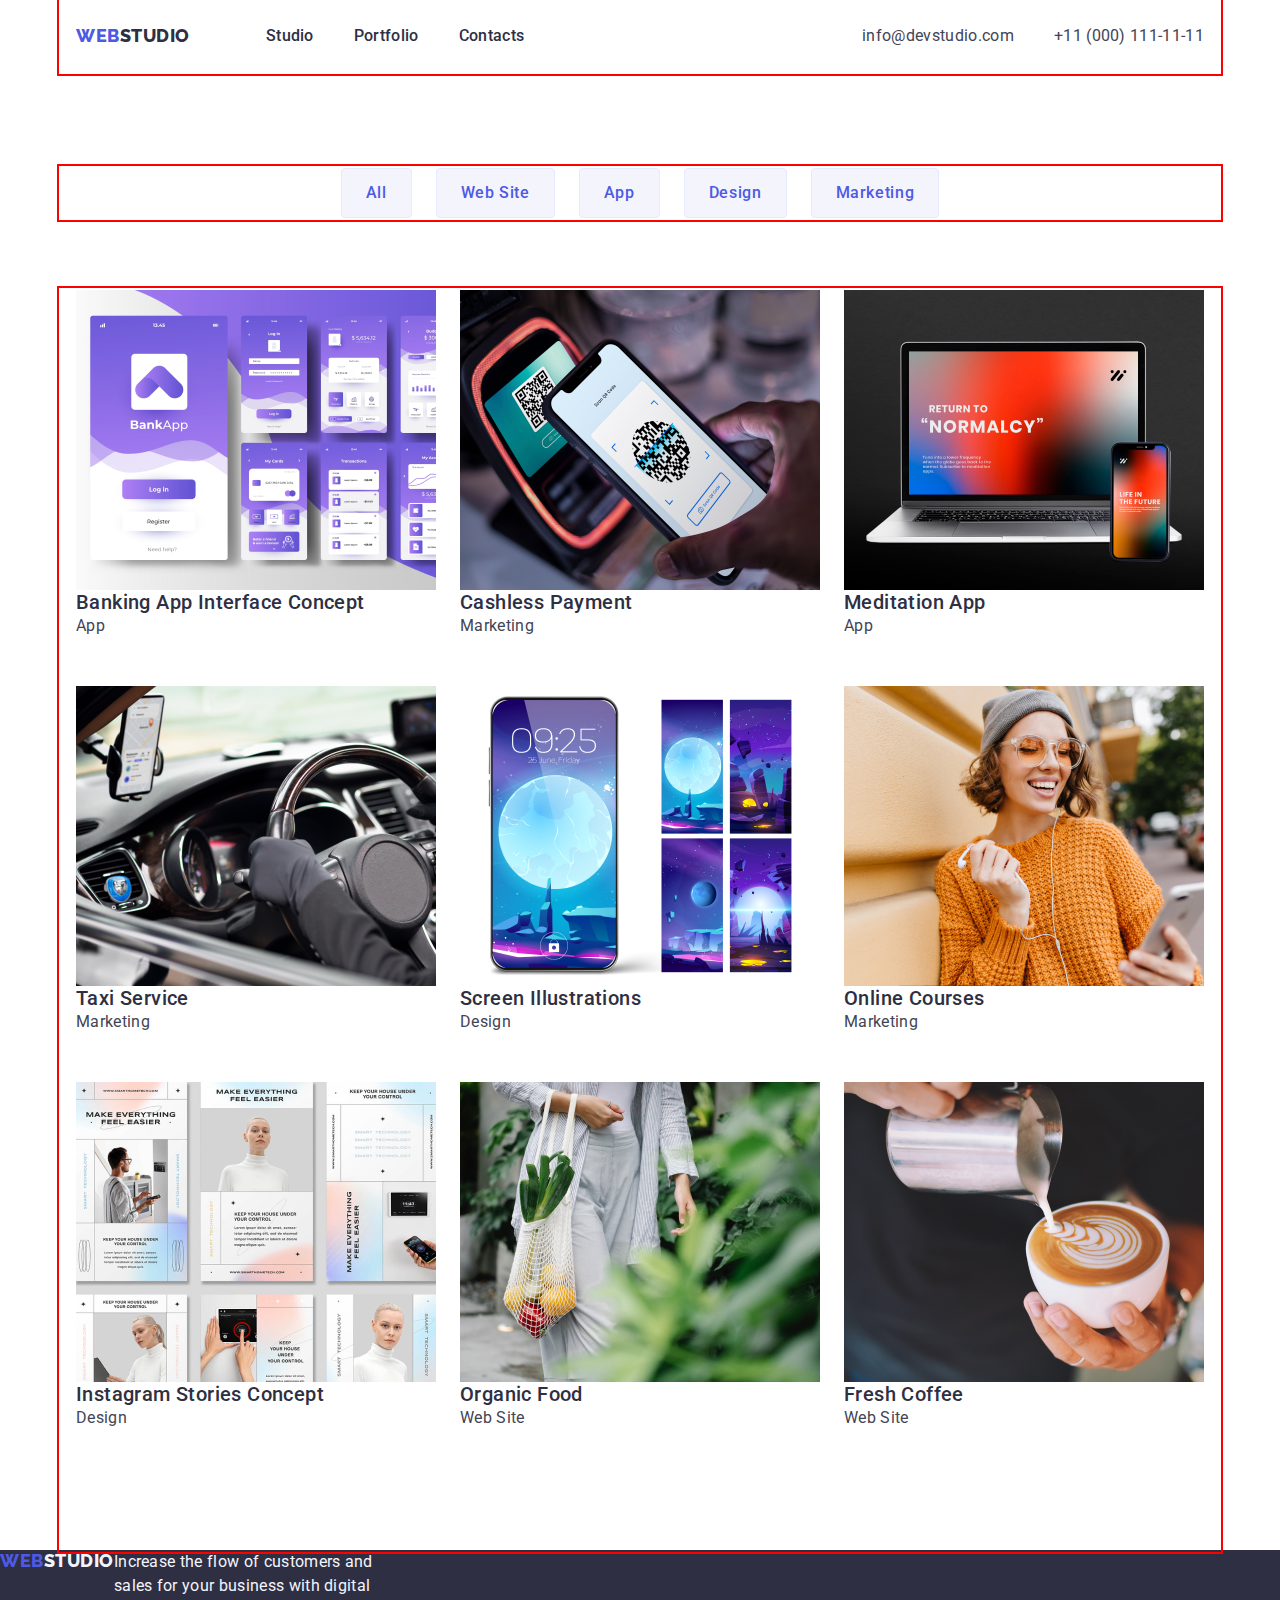
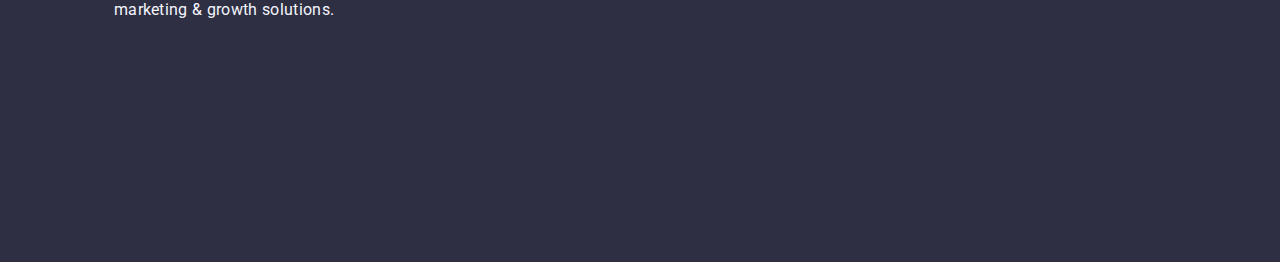
==== portfolio.html @ 0aecbaa9 "12" ====
<!DOCTYPE html>
<html lang="en">
  <head>
    <meta charset="UTF-8" />
    <meta http-equiv="X-UA-Compatible" content="IE=edge" />
    <meta name="viewport" content="width=device-width, initial-scale=1.0" />
    <title lang="uk">Портфоліо</title>
    <link
      rel="stylesheet"
      href="https://cdnjs.cloudflare.com/ajax/libs/modern-normalize/1.1.0/modern-normalize.min.css"
    />
    <link rel="stylesheet" href="./css/styles.css" />
    <link rel="preconnect" href="https://fonts.googleapis.com" />
    <link rel="preconnect" href="https://fonts.gstatic.com" crossorigin />
    <link
      href="https://fonts.googleapis.com/css2?family=Raleway:wght@800&family=Roboto:wght@400;500;700;900&display=swap"
      rel="stylesheet"
    />
  </head>
  <body>
    <!-- Header -->
    <header class="portfolio-header header section">
      <div class="conteiner box">
        <a class="logo-link link" href="./index.html">Web<span class="logo-span">Studio</span></a>
        <nav class="nav">
          <ul class="nav-list list">
            <li class="nav-item">
              <a class="header-link link" href="./index.html">Studio</a>
            </li>
            <li class="nav-item">
              <a class="header-link link" href="./portfolio.html">Portfolio</a>
            </li>
            <li class="nav-item">
              <a class="header-link link" href="">Contacts</a>
            </li>
          </ul>
        </nav>
        <address class="address-section">
          <ul class="address-list list">
            <li class="item">
              <a class="address-link link" href="mailto:info@devstudio.com">info@devstudio.com</a>
            </li>
            <li class="item"><a class="address-link link" href="tel:+110001111111">+11 (000) 111-11-11</a></li>
          </ul>
      </div>
      </address>
    </header>
    <main>
      <!-- Filters section -->
      <section class="first-section">
        <h1 hidden>Project cards</h1>
        <div class="conteiner">
          <ul class="filter-list list">
            <li class="filter-item"><button class="filters-btn" type="button">All</button></li>
            <li class="filter-item"><button class="filters-btn" type="button">Web Site</button></li>
            <li class="filter-item"><button class="filters-btn" type="button">App</button></li>
            <li class="filter-item"><button class="filters-btn" type="button">Design</button></li>
            <li class="filter-item"><button class="filters-btn" type="button">Marketing</button></li>
          </ul> 
        </div>
        <!-- Project cards section -->
        <div class="conteiner">
          <ul class="project-card-list list">
            <li class="project-card-item">
              <a class="link" href=""
                ><img src="./images/img4.jpg" alt="bank interface" width="360" />
                <h2 class="cards-row">Banking App Interface Concept</h2>
                <p class="text">App</p>
              </a>
            </li>
            <li class="project-card-item">
              <a class="link" href=""
                ><img src="./images/img5.jpg" alt="phone" width="360" />
                <h2 class="cards-row">Cashless Payment</h2>
                <p class="text">Marketing</p>
              </a>
            </li>
            <li class="project-card-item">
              <a class="link" href=""
                ><img src="./images/img6.jpg" alt="notebook with phone" width="360" />
                <h2 class="cards-row">Meditation App</h2>
                <p class="text">App</p>
              </a>
            </li>
            <li class="project-card-item">
              <a class="link" href=""
                ><img src="./images/img7.jpg" alt="rule of car" width="360" />
                <h2 class="cards-row">Taxi Service</h2>
                <p class="text">Marketing</p>
              </a>
            </li>
            <li class="project-card-item">
              <a class="link" href=""
                ><img src="./images/img8.jpg" alt="phone with images" width="360" />
                <h2 class="cards-row">Screen Illustrations</h2>
                <p class="text">Design</p>
              </a>
            </li>
            <li class="project-card-item">
              <a class="link" href=""
                ><img src="./images/img9.jpg" alt="girl with phone" width="360" />
                <h2 class="cards-row">Online Courses</h2>
                <p class="text">Marketing</p>
              </a>
            </li>
            <li class="project-card-item">
              <a class="link" href=""
                ><img src="./images/img10.jpg" alt="info slides" width="360" />
                <h2 class="cards-row">Instagram Stories Concept</h2>
                <p class="text">Design</p>
              </a>
            </li>
            <li class="project-card-item">
              <a class="link" href=""
                ><img src="./images/img11.jpg" alt="man with food" width="360" />
                <h2 class="cards-row">Organic Food</h2>
                <p class="text">Web Site</p>
              </a>
            </li>
            <li class="project-card-item">
              <a class="link" href=""
                ><img src="./images/img12.jpg" alt="cup of coffee" width="360" />
                <h2 class="cards-row">Fresh Coffee</h2>
                <p class="text">Web Site</p>
              </a>
            </li>
          </ul>
        </div>
      </section>
    </main>
    <!--Footer-->
    <footer class="footer">
      <a class="text-link link" href="./index.html"> Web<span class="footer-span">Studio</span></a>
      <p class="footer-text">
        Increase the flow of customers and sales for your business with digital marketing & growth
        solutions.
      </p>
    </footer>
  </body>
</html>
---- css/styles.css ----
:root {
  --main-color: #2e2f42;
  --p-color: #434455;
  --light-color: #f4f4fd;
  --btn-color: #4d5ae5;
  --white-color: #ffffff;
  --bg-footer: #2e2f42;
  --bg-btn-color: #404bbf;
  --log-color: #f4f4fd;
  --button-color: ;
}

body {
  font-family: 'Roboto', sans-serif;
  color: var(--p-color);
  background-color: var(--white-color);
}
h1,
h2,
h3,
h4,
h5,
h6,
p,
ul {
  margin: 0;
  padding: 0;
}

.conteiner {
  width: 1158px;
  margin-left: auto;
  margin-right: auto;
  padding-left: 15px;
  padding-right: 15px;
  outline: 2px solid red;
  outline-offset: 2px;
}

img {
  display: block;
}

.box {
  display: flex;
  align-items: center;
}

.nav {
  display: flex;
}

.nav-list {
  display: flex;
}

.nav-list .nav-item {
  margin-right: 40px;
}

.address-list {
  display: flex;
}

.address-list .item:not(:last-child) {
  margin-right: 40px;
}

.header-link {
  display: block;
  padding-top: 24px;
  padding-bottom: 24px;
  font-family: 'Roboto';
  font-style: normal;
  font-weight: 500;
  font-size: 16px;
  line-height: 1.5;
  color: var(--main-color);
  letter-spacing: 0.02em;
}
.logo-link {
  color: var(--btn-color);
  font-family: 'Raleway', sans-serif;
  font-weight: 800;
  font-size: 18px;
  line-height: 1.17;
  letter-spacing: 0.03em;
  text-transform: uppercase;
  margin-right: 76px;
}
.link:hover,
.link:focus {
  color: var(--bg-btn-color);
}

.link {
  text-decoration: none;
}

.list {
  list-style-type: none;
  list-style: none;
  padding: 0;
  margin: 0;
}

.list-item {
  background-color: var(--white-color);
}

.logo {
  color: var(--main-color);
}

.logo-span {
  color: var(--main-color);
}

.footer-span {
  color: var(--log-color);
}

.address-section {
  font-style: normal;
  display: flex;
  margin-left: auto;
}

.address-section .address-link {
  font-weight: 400;
  font-size: 16px;
  color: var(--p-color);
  text-decoration: none;
  line-height: 1.5;
  letter-spacing: 0.02em;
}

.address-link:hover,
.address-link:focus {
  color: var(--bg-btn-color);
}

.hero {
  min-width: 1440px;
  height: 600px;
  background-color: var(--main-color);
  text-align: center;
  align-self: center;
  margin-bottom: 120px;
}
.hero-title {
  color: #ffffff;
  background-color: var(--main-color);
  font-weight: 700;
  font-size: 56px;
  line-height: 1.07;
  letter-spacing: 0.02em;
  margin-left: auto;
  margin-right: auto;
  margin-bottom: 48px;
  width: 496px;
}
.hero-button {
  display: flex;
  font-family: 'Roboto', sans-serif;
  color: var(--white-color);
  background-color: var(--btn-color);
  font-weight: 500;
  font-size: 16px;
  line-height: 1.5;
  letter-spacing: 0.04em;
  cursor: pointer;
  padding: 16px 32px;
  box-shadow: 0px 4px 4px rgba(0, 0, 0, 0.15);
  border-radius: 4px;
  margin-left: auto;
  margin-right: auto;
}

.hero-button:hover,
.hero-button:focus {
  background-color: var(--bg-btn-color);
}

.about {
  margin-bottom: 120px;
}

.about-list {
  display: flex;
}

.about-list .about-item:not(:last-child) {
  margin-right: 24px;
}

.about-text {
  width: 264px;
}

.about-title {
  color: var(--main-color);
  font-weight: 500;
  font-size: 20px;
  line-height: 1.2;
  letter-spacing: 0.02em;
  margin-bottom: 8px;
}

.work {
  margin-bottom: 120px;
}

.work-list {
  display: flex;
}

.work-list .work-item:not(:last-child) {
  margin-right: 24px;
}

.text {
  color: var(--p-color);
  font-size: 16px;
  line-height: 1.5;
  letter-spacing: 0.02em;
}
.section-title {
  margin-bottom: 72px;
  color: var(--main-color);
  font-weight: 700;
  font-size: 36px;
  line-height: 1.11;
  text-align: center;
  letter-spacing: 0.02em;
  text-transform: capitalize;
}

.team {
  background-color: var(--light-color);
  margin-bottom: 120px;
}

.team-list {
  display: flex;
}

.list-item {
  display: flex;
  flex-direction: column;
  justify-content: center;
  align-items: center;
  padding: 0px 0px 32px;
  gap: 32px;
  background: #ffffff;
  box-shadow: 0px 1px 6px rgba(46, 47, 66, 0.08), 0px 1px 1px rgba(46, 47, 66, 0.16),
    0px 2px 1px rgba(46, 47, 66, 0.08);
  border-radius: 0px 0px 4px 4px;
}

.team-list .list-item:not(:last-child) {
  margin-right: 24px;
}

.main-team-title {
  padding-top: 120px;
  margin-bottom: 72px;
}

.team-title {
  color: var(--main-color);
  font-weight: 500;
  font-size: 20px;
  line-height: 1.2;
  letter-spacing: 0.02em;
  margin-top: 32px;
}

.filters-btn {
  display: flex;
  flex-direction: row;
  padding: 12px 24px;
  font-family: 'Roboto', sans-serif;
  color: var(--btn-color);
  background: var(--light-color);
  font-weight: 500;
  font-size: 16px;
  line-height: 1.5;
  letter-spacing: 0.04em;
  cursor: pointer;
  border: 1px solid #e7e9fc;
  border-radius: 4px;
}

.filters-btn:hover,
.filters-btn:focus {
  color: var(--white-color);
  background: var(--bg-btn-color);
  box-shadow: 0px 3px 1px rgba(0, 0, 0, 0.1), 0px 2px 1px rgba(0, 0, 0, 0.08),
    0px 2px 2px rgba(0, 0, 0, 0.12);
  border-radius: 4px;
  cursor: pointer;
}
.cards-row {
  color: var(--main-color);
  font-style: normal;
  font-weight: 500;
  font-size: 20px;
  line-height: 1.2;
  letter-spacing: 0.02em;
}
.footer {
  display: flex;
  background-color: var(--bg-footer);
  min-width: 1440px;
  height: 312px;
  align-self: center;
}

.footer > .text-link {
  display: flex;
  justify-content: center;
  color: var(--btn-color);
  font-family: 'Raleway', sans-serif;
  font-weight: 800;
  font-size: 18px;
  line-height: 1.17;
  letter-spacing: 0.03em;
  text-transform: uppercase;
  text-decoration: none;
}

.footer-text {
  color: var(--light-color);
  font-size: 16px;
  line-height: 1.5;
  letter-spacing: 0.02em;
  width: 264px;
  height: 72px;
}
/* Portfolio */
.portfolio-header {
  margin-bottom: 96px;
}

.filter-list {
  display: flex;
  justify-content: center;
  margin-bottom: 72px;
}

.filter-item {
  text-decoration: none;
}

.filter-item:not(:last-child) {
  margin-right: 24px;
}

.project-card-list {
  display: flex;
  flex-wrap: wrap;
}

.project-card-item {
  margin-right: 24px;
}

.project-card-item:nth-child(3n + 3) {
  margin-right: 0px;
}

.project-card-item {
  margin-bottom: 48px;
}

.project-card-item:nth-child(n + 7) {
  margin-bottom: 120px;
}
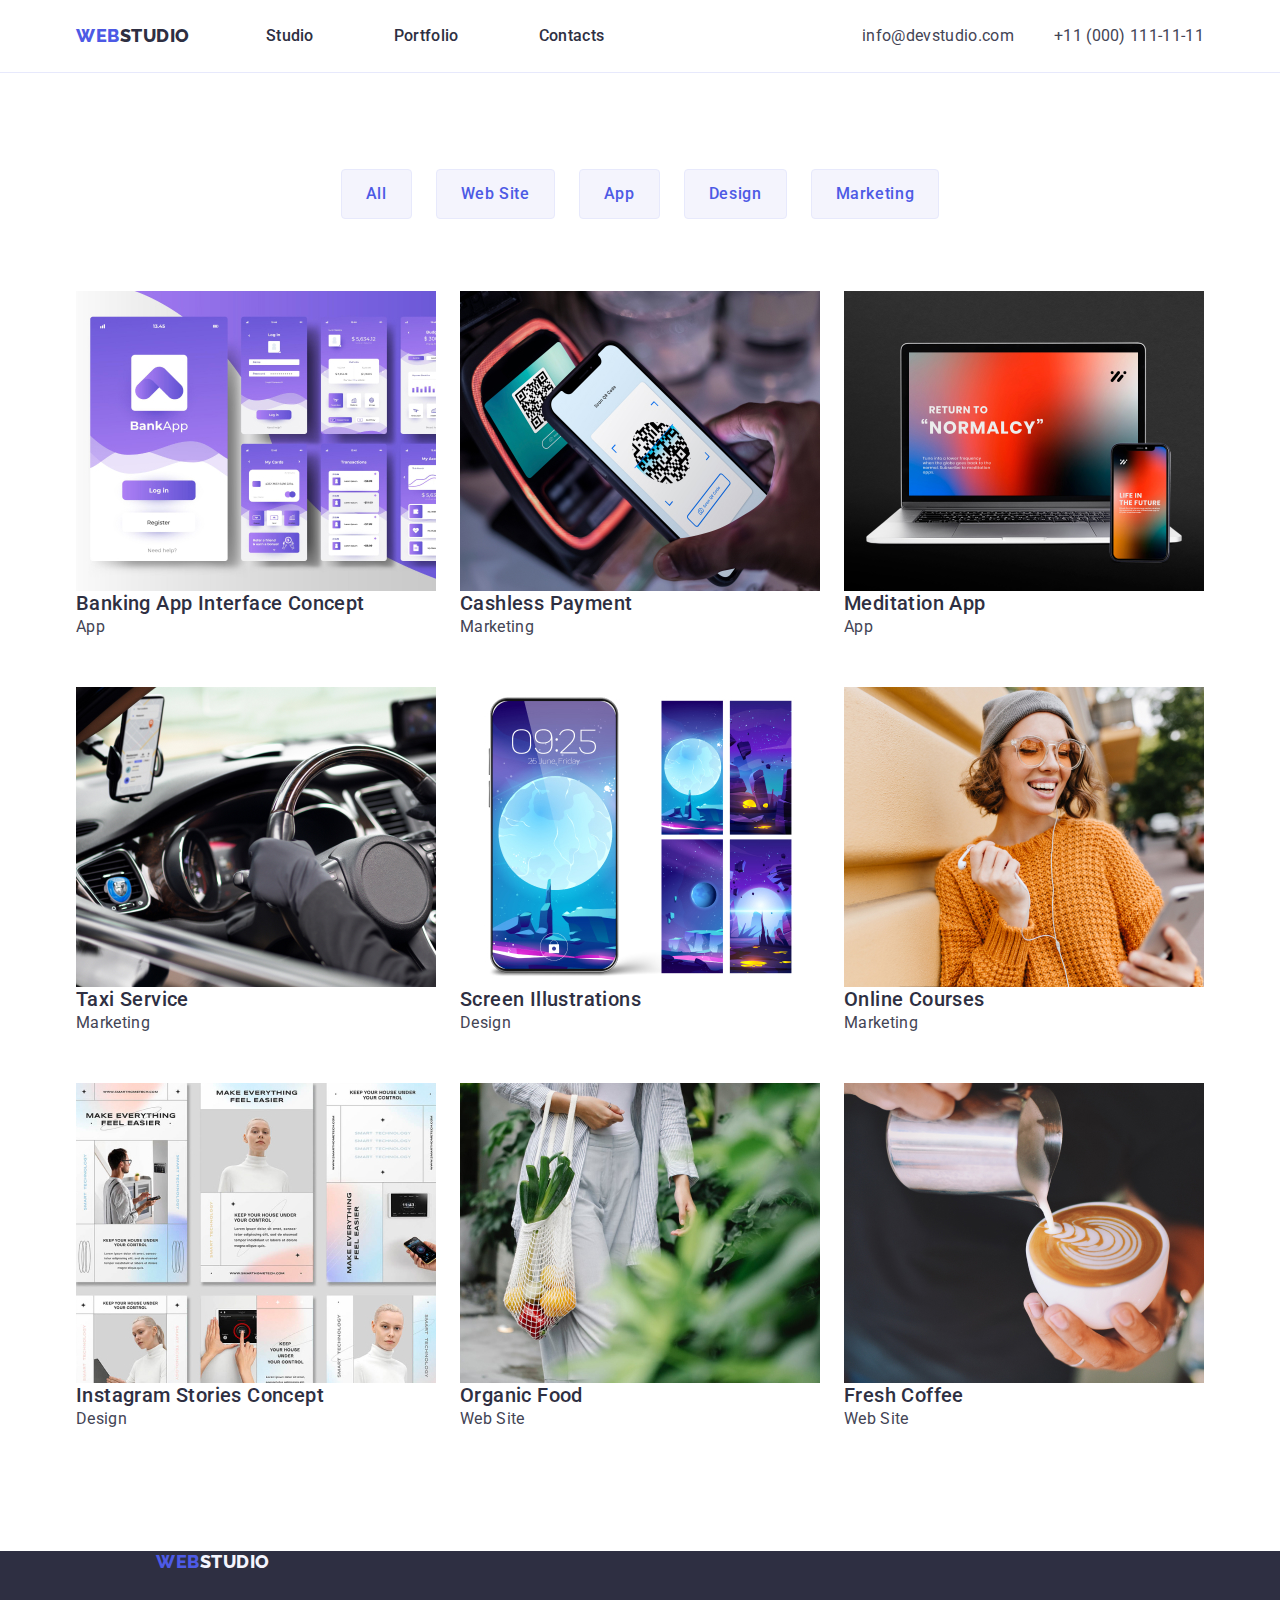
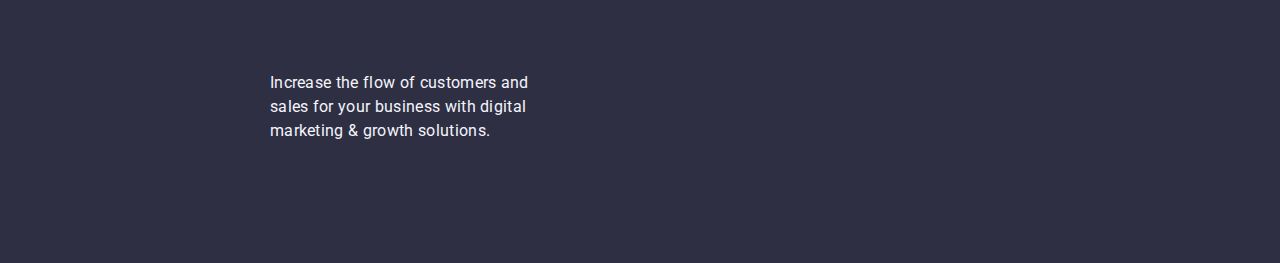
==== commit 4f7f1ca9: "11" ====
--- a/portfolio.html
+++ b/portfolio.html
@@ -20,7 +20,7 @@
   <body>
     <!-- Header -->
     <header class="portfolio-header header section">
-      <div class="conteiner box">
+      <div class="container box">
         <a class="logo-link link" href="./index.html">Web<span class="logo-span">Studio</span></a>
         <nav class="nav">
           <ul class="nav-list list">
@@ -40,26 +40,30 @@
             <li class="item">
               <a class="address-link link" href="mailto:info@devstudio.com">info@devstudio.com</a>
             </li>
-            <li class="item"><a class="address-link link" href="tel:+110001111111">+11 (000) 111-11-11</a></li>
+            <li class="item"
+              ><a class="address-link link" href="tel:+110001111111">+11 (000) 111-11-11</a></li
+            >
           </ul>
+        </address>
       </div>
-      </address>
     </header>
     <main>
       <!-- Filters section -->
       <section class="first-section">
         <h1 hidden>Project cards</h1>
-        <div class="conteiner">
+        <div class="container">
           <ul class="filter-list list">
             <li class="filter-item"><button class="filters-btn" type="button">All</button></li>
             <li class="filter-item"><button class="filters-btn" type="button">Web Site</button></li>
             <li class="filter-item"><button class="filters-btn" type="button">App</button></li>
             <li class="filter-item"><button class="filters-btn" type="button">Design</button></li>
-            <li class="filter-item"><button class="filters-btn" type="button">Marketing</button></li>
-          </ul> 
+            <li class="filter-item"
+              ><button class="filters-btn" type="button">Marketing</button></li
+            >
+          </ul>
         </div>
         <!-- Project cards section -->
-        <div class="conteiner">
+        <div class="container">
           <ul class="project-card-list list">
             <li class="project-card-item">
               <a class="link" href=""
--- a/css/styles.css
+++ b/css/styles.css
@@ -27,14 +27,14 @@
   padding: 0;
 }
 
-.conteiner {
+.container {
   width: 1158px;
   margin-left: auto;
   margin-right: auto;
   padding-left: 15px;
   padding-right: 15px;
-  outline: 2px solid red;
-  outline-offset: 2px;
+  /* outline: 2px solid red;
+  outline-offset: 2px; */
 }
 
 img {
@@ -48,10 +48,12 @@
 
 .nav {
   display: flex;
+  align-items: center;
 }
 
 .nav-list {
   display: flex;
+  gap: 40px;
 }
 
 .nav-list .nav-item {
@@ -64,6 +66,10 @@
 
 .address-list .item:not(:last-child) {
   margin-right: 40px;
+}
+
+.header {
+  border-bottom: 1px solid #e7e9fc;
 }
 
 .header-link {
@@ -141,8 +147,9 @@
 }
 
 .hero {
+  display: f;
   min-width: 1440px;
-  height: 600px;
+  min-height: 600px;
   background-color: var(--main-color);
   text-align: center;
   align-self: center;
@@ -326,11 +333,13 @@
   font-size: 18px;
   line-height: 1.17;
   letter-spacing: 0.03em;
+  margin-left: 156px;
   text-transform: uppercase;
   text-decoration: none;
 }
 
 .footer-text {
+  align-self: center;
   color: var(--light-color);
   font-size: 16px;
   line-height: 1.5;
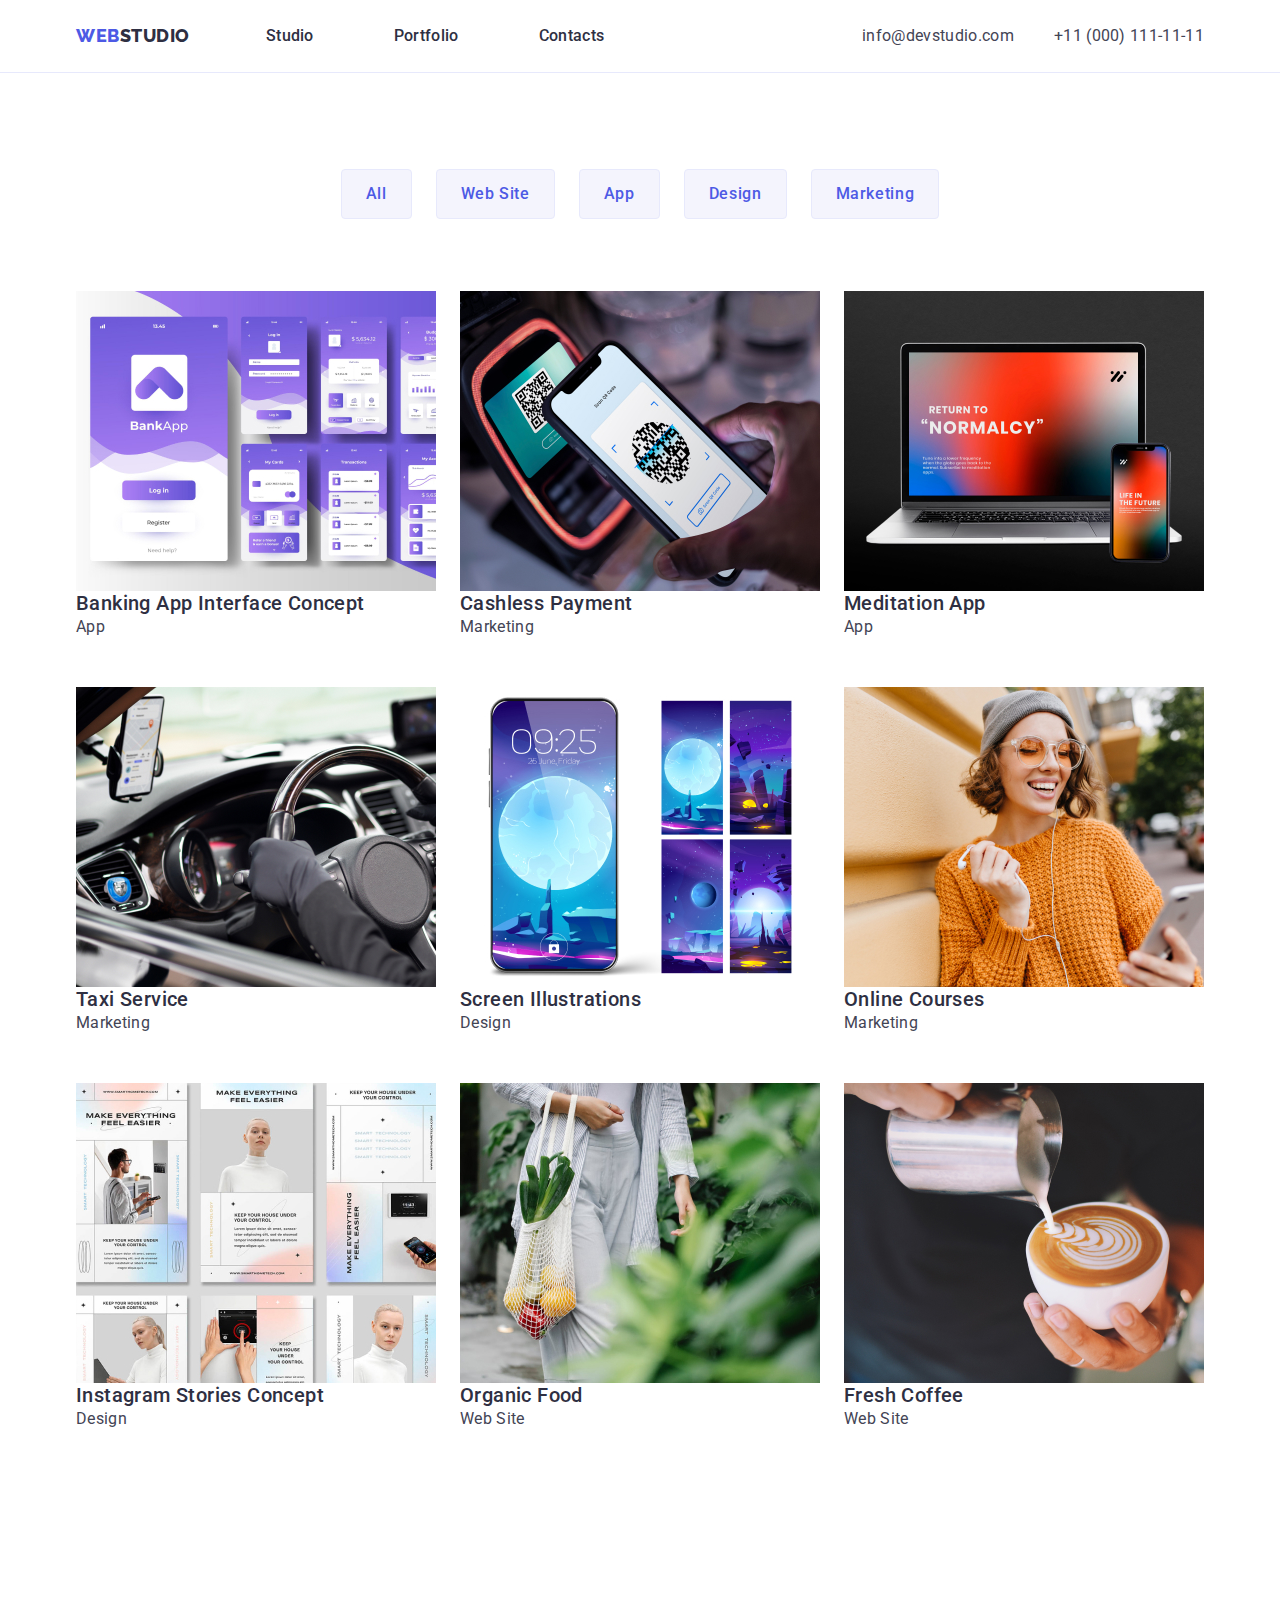
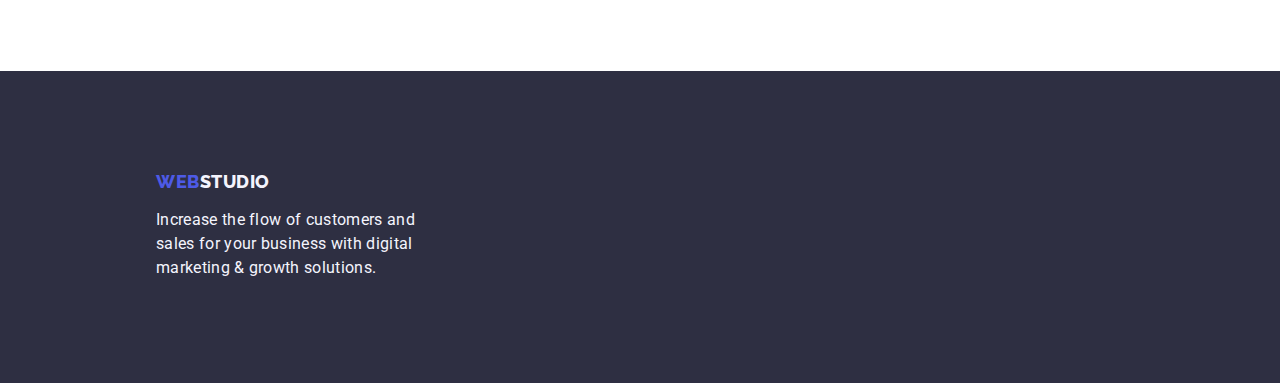
==== commit e6a8f403: "11" ====
--- a/portfolio.html
+++ b/portfolio.html
@@ -21,8 +21,8 @@
     <!-- Header -->
     <header class="portfolio-header header section">
       <div class="container box">
-        <a class="logo-link link" href="./index.html">Web<span class="logo-span">Studio</span></a>
         <nav class="nav">
+          <a class="logo-link link" href="./index.html">Web<span class="logo-span">Studio</span></a>
           <ul class="nav-list list">
             <li class="nav-item">
               <a class="header-link link" href="./index.html">Studio</a>
@@ -61,9 +61,7 @@
               ><button class="filters-btn" type="button">Marketing</button></li
             >
           </ul>
-        </div>
-        <!-- Project cards section -->
-        <div class="container">
+          <!-- Project cards section -->
           <ul class="project-card-list list">
             <li class="project-card-item">
               <a class="link" href=""
@@ -134,11 +132,13 @@
     </main>
     <!--Footer-->
     <footer class="footer">
-      <a class="text-link link" href="./index.html"> Web<span class="footer-span">Studio</span></a>
-      <p class="footer-text">
-        Increase the flow of customers and sales for your business with digital marketing & growth
-        solutions.
-      </p>
+      <div class="container">
+        <a class="text-link link" href="./index.html">Web<span class="footer-span">Studio</span></a>
+        <p class="footer-text">
+          Increase the flow of customers and sales for your business with digital marketing & growth
+          solutions.
+        </p>
+      </div>
     </footer>
   </body>
 </html>
--- a/css/styles.css
+++ b/css/styles.css
@@ -147,13 +147,14 @@
 }
 
 .hero {
-  display: f;
   min-width: 1440px;
   min-height: 600px;
   background-color: var(--main-color);
   text-align: center;
   align-self: center;
   margin-bottom: 120px;
+  padding-top: 188px;
+  padding-bottom: 188px;
 }
 .hero-title {
   color: #ffffff;
@@ -190,15 +191,17 @@
 }
 
 .about {
-  margin-bottom: 120px;
+  padding-top: 120px;
+  padding-bottom: 120px;
 }
 
 .about-list {
   display: flex;
-}
-
-.about-list .about-item:not(:last-child) {
-  margin-right: 24px;
+  gap: 24px;
+}
+
+.about-list .about-item {
+  width: calc((100% - 3 * 24px) / 4);
 }
 
 .about-text {
@@ -215,7 +218,7 @@
 }
 
 .work {
-  margin-bottom: 120px;
+  padding-bottom: 120px;
 }
 
 .work-list {
@@ -245,11 +248,20 @@
 
 .team {
   background-color: var(--light-color);
-  margin-bottom: 120px;
+  padding-top: 120px;
+  padding-bottom: 120px;
 }
 
 .team-list {
   display: flex;
+}
+
+.container-mark {
+  display: flex;
+  padding-top: 32px;
+  padding-bottom: 32px;
+  padding-left: 16px;
+  padding-right: 16px;
 }
 
 .list-item {
@@ -322,10 +334,12 @@
   min-width: 1440px;
   height: 312px;
   align-self: center;
-}
-
-.footer > .text-link {
-  display: flex;
+  padding-top: 100px;
+  padding-bottom: 100px;
+}
+
+.container > .text-link {
+  display: inline-block;
   justify-content: center;
   color: var(--btn-color);
   font-family: 'Raleway', sans-serif;
@@ -333,7 +347,7 @@
   font-size: 18px;
   line-height: 1.17;
   letter-spacing: 0.03em;
-  margin-left: 156px;
+  margin-bottom: 16px;
   text-transform: uppercase;
   text-decoration: none;
 }
@@ -344,17 +358,19 @@
   font-size: 16px;
   line-height: 1.5;
   letter-spacing: 0.02em;
-  width: 264px;
+  max-width: 264px;
   height: 72px;
 }
 /* Portfolio */
-.portfolio-header {
-  margin-bottom: 96px;
+.first-section {
+  padding-top: 96px;
+  padding-bottom: 120px;
 }
 
 .filter-list {
   display: flex;
   justify-content: center;
+  gap: 24px;
   margin-bottom: 72px;
 }
 
@@ -362,10 +378,6 @@
   text-decoration: none;
 }
 
-.filter-item:not(:last-child) {
-  margin-right: 24px;
-}
-
 .project-card-list {
   display: flex;
   flex-wrap: wrap;
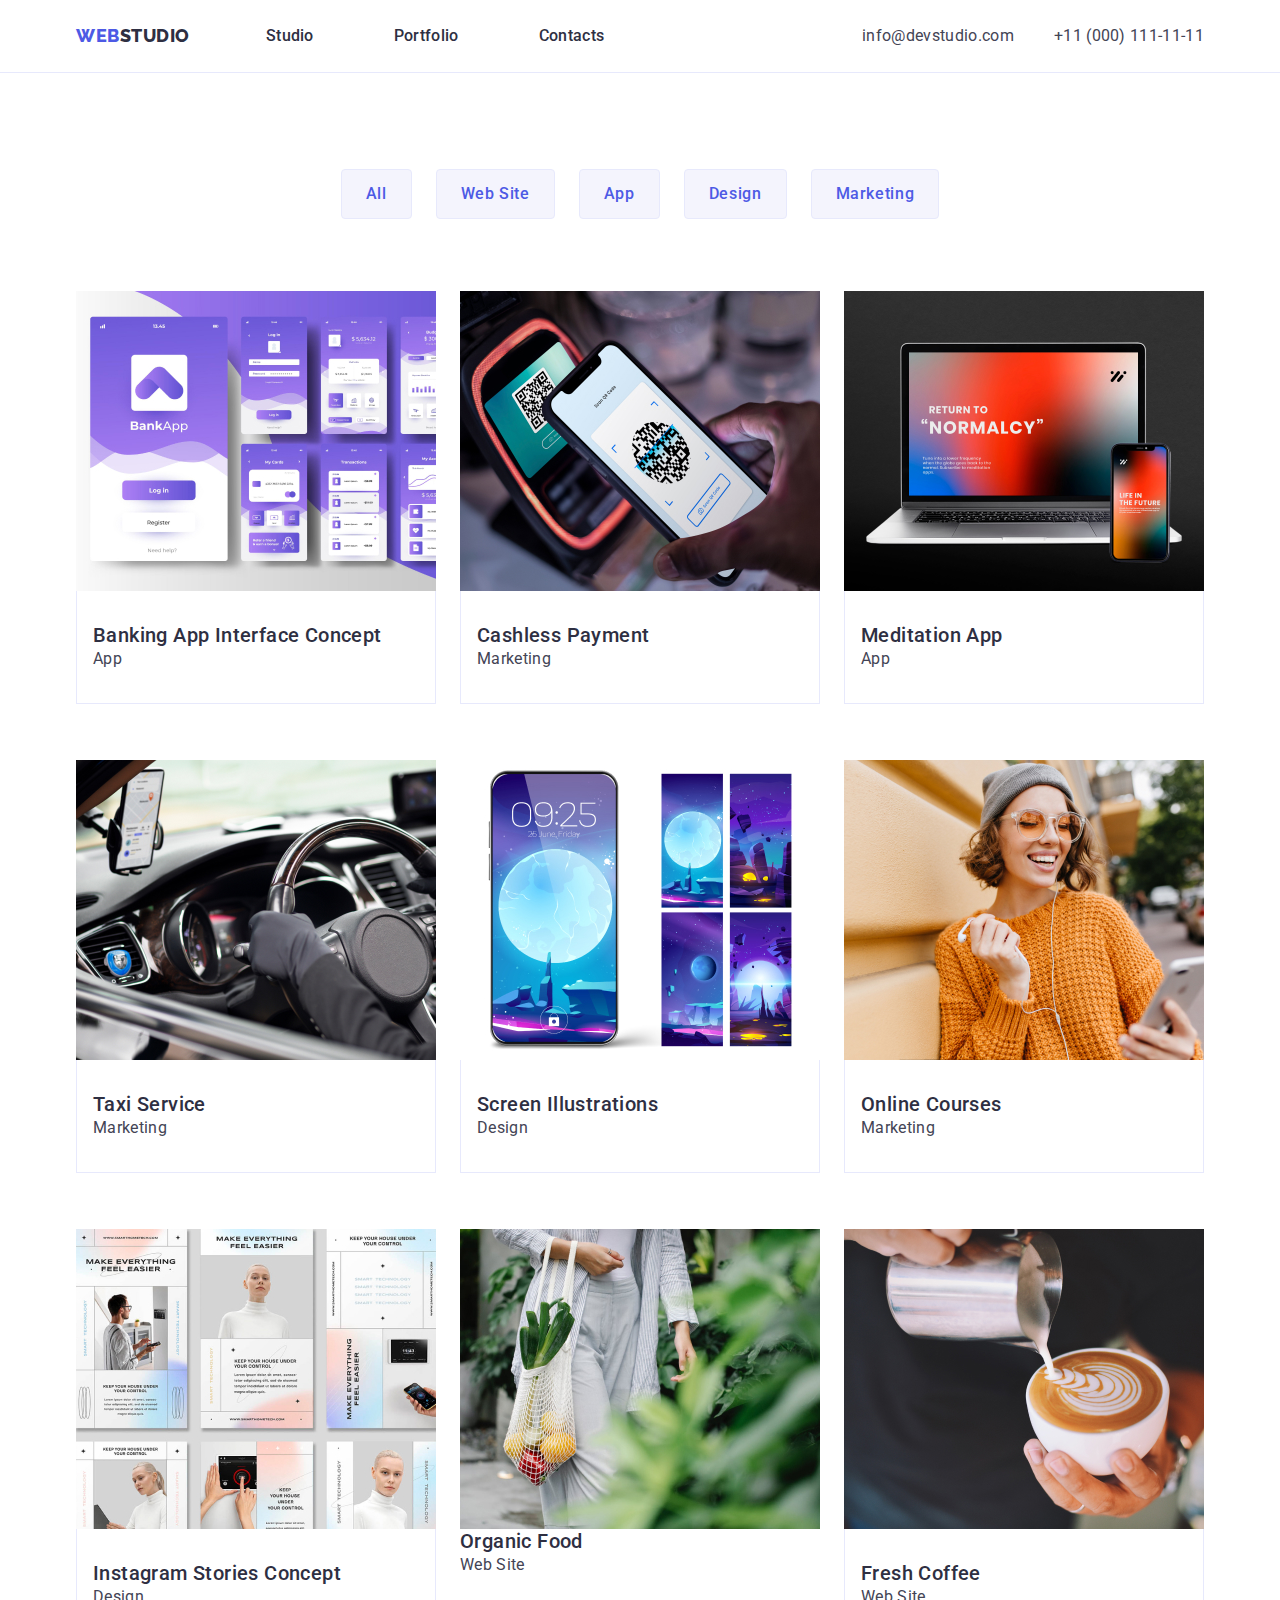
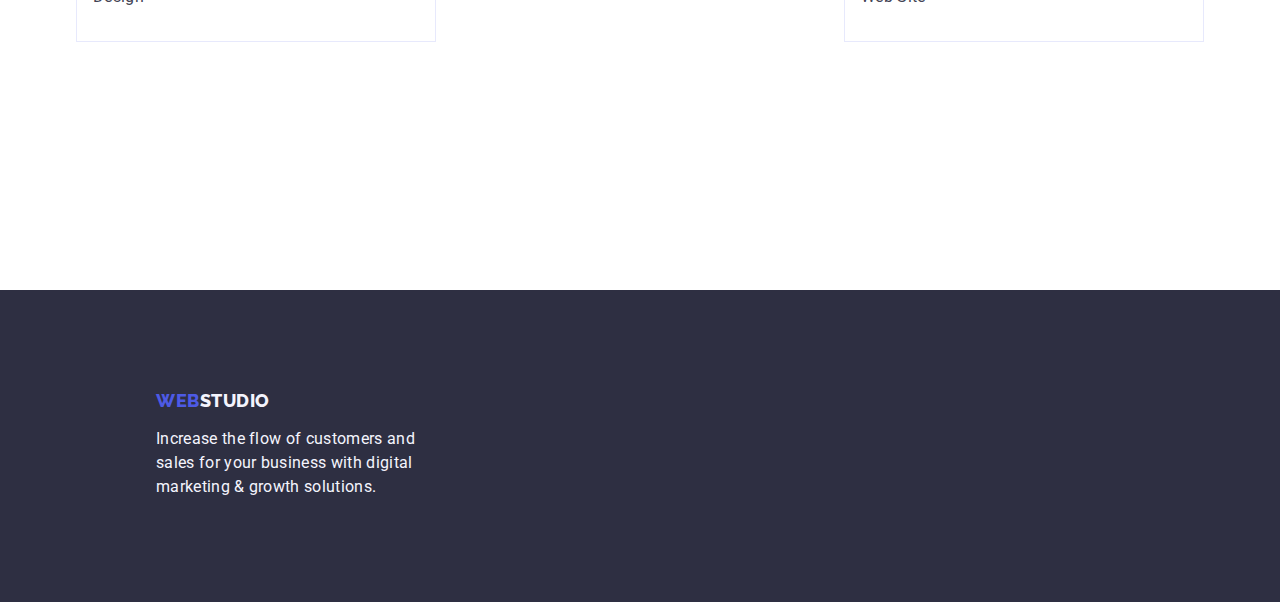
==== commit e81a16b0: "12" ====
--- a/portfolio.html
+++ b/portfolio.html
@@ -50,8 +50,8 @@
     <main>
       <!-- Filters section -->
       <section class="first-section">
-        <h1 hidden>Project cards</h1>
         <div class="container">
+          <h1 hidden>Project cards</h1>
           <ul class="filter-list list">
             <li class="filter-item"><button class="filters-btn" type="button">All</button></li>
             <li class="filter-item"><button class="filters-btn" type="button">Web Site</button></li>
@@ -66,50 +66,64 @@
             <li class="project-card-item">
               <a class="link" href=""
                 ><img src="./images/img4.jpg" alt="bank interface" width="360" />
-                <h2 class="cards-row">Banking App Interface Concept</h2>
-                <p class="text">App</p>
+                <div class="cards-row-container"
+                  ><h2 class="cards-row">Banking App Interface Concept</h2>
+                  <p class="text">App</p>
+                </div>
               </a>
             </li>
             <li class="project-card-item">
               <a class="link" href=""
                 ><img src="./images/img5.jpg" alt="phone" width="360" />
-                <h2 class="cards-row">Cashless Payment</h2>
-                <p class="text">Marketing</p>
+                <div class="cards-row-container"
+                  ><h2 class="cards-row">Cashless Payment</h2>
+                  <p class="text">Marketing</p>
+                </div>
               </a>
             </li>
             <li class="project-card-item">
               <a class="link" href=""
                 ><img src="./images/img6.jpg" alt="notebook with phone" width="360" />
-                <h2 class="cards-row">Meditation App</h2>
-                <p class="text">App</p>
+                <div class="cards-row-container"
+                  ><h2 class="cards-row">Meditation App</h2>
+                  <p class="text">App</p>
+                </div>
               </a>
             </li>
             <li class="project-card-item">
               <a class="link" href=""
                 ><img src="./images/img7.jpg" alt="rule of car" width="360" />
-                <h2 class="cards-row">Taxi Service</h2>
-                <p class="text">Marketing</p>
+                <div class="cards-row-container"
+                  ><h2 class="cards-row">Taxi Service</h2>
+                  <p class="text">Marketing</p>
+                </div>
               </a>
             </li>
             <li class="project-card-item">
               <a class="link" href=""
                 ><img src="./images/img8.jpg" alt="phone with images" width="360" />
-                <h2 class="cards-row">Screen Illustrations</h2>
-                <p class="text">Design</p>
+                <div class="cards-row-container"
+                  ><h2 class="cards-row">Screen Illustrations</h2>
+                  <p class="text">Design</p>
+                </div>
               </a>
             </li>
             <li class="project-card-item">
               <a class="link" href=""
                 ><img src="./images/img9.jpg" alt="girl with phone" width="360" />
-                <h2 class="cards-row">Online Courses</h2>
-                <p class="text">Marketing</p>
+                <div class="cards-row-container"
+                  ><h2 class="cards-row">Online Courses</h2>
+                  <p class="text">Marketing</p>
+                </div>
               </a>
             </li>
             <li class="project-card-item">
               <a class="link" href=""
                 ><img src="./images/img10.jpg" alt="info slides" width="360" />
-                <h2 class="cards-row">Instagram Stories Concept</h2>
-                <p class="text">Design</p>
+                <div class="cards-row-container"
+                  ><h2 class="cards-row">Instagram Stories Concept</h2>
+                  <p class="text">Design</p>
+                </div>
               </a>
             </li>
             <li class="project-card-item">
@@ -122,8 +136,10 @@
             <li class="project-card-item">
               <a class="link" href=""
                 ><img src="./images/img12.jpg" alt="cup of coffee" width="360" />
-                <h2 class="cards-row">Fresh Coffee</h2>
-                <p class="text">Web Site</p>
+                <div class="cards-row-container"
+                  ><h2 class="cards-row">Fresh Coffee</h2>
+                  <p class="text">Web Site</p>
+                </div>
               </a>
             </li>
           </ul>
--- a/css/styles.css
+++ b/css/styles.css
@@ -127,12 +127,13 @@
 }
 
 .address-section {
+  display: flex;
+  align-items: center;
+  margin-left: auto;
+}
+
+.address-section .address-link {
   font-style: normal;
-  display: flex;
-  margin-left: auto;
-}
-
-.address-section .address-link {
   font-weight: 400;
   font-size: 16px;
   color: var(--p-color);
@@ -166,13 +167,16 @@
   margin-left: auto;
   margin-right: auto;
   margin-bottom: 48px;
-  width: 496px;
+  max-width: 496px;
 }
 .hero-button {
-  display: flex;
+  display: block;
   font-family: 'Roboto', sans-serif;
   color: var(--white-color);
   background-color: var(--btn-color);
+  min-width: 169px;
+  height: 56px;
+  border: none;
   font-weight: 500;
   font-size: 16px;
   line-height: 1.5;
@@ -200,7 +204,7 @@
   gap: 24px;
 }
 
-.about-list .about-item {
+.about-item {
   width: calc((100% - 3 * 24px) / 4);
 }
 
@@ -254,10 +258,13 @@
 
 .team-list {
   display: flex;
+  border-radius: 0px 0px 4px 4px;
+  width: calc((100% - 72px) / 4);
 }
 
 .container-mark {
-  display: flex;
+  display: block;
+  text-align: center;
   padding-top: 32px;
   padding-bottom: 32px;
   padding-left: 16px;
@@ -286,13 +293,18 @@
   margin-bottom: 72px;
 }
 
-.team-title {
+.container-mark > .team-title {
+  text-align: center;
   color: var(--main-color);
   font-weight: 500;
   font-size: 20px;
   line-height: 1.2;
   letter-spacing: 0.02em;
-  margin-top: 32px;
+  margin-bottom: 8px;
+}
+
+.team-text {
+  text-align: center;
 }
 
 .filters-btn {
@@ -318,6 +330,7 @@
   box-shadow: 0px 3px 1px rgba(0, 0, 0, 0.1), 0px 2px 1px rgba(0, 0, 0, 0.08),
     0px 2px 2px rgba(0, 0, 0, 0.12);
   border-radius: 4px;
+  border: 1px solid;
   cursor: pointer;
 }
 .cards-row {
@@ -383,8 +396,16 @@
   flex-wrap: wrap;
 }
 
+.cards-row-container {
+  padding: 32px 16px;
+  border: 1px solid #e7e9fc;
+  border-top: none;
+  margin-bottom: 8px;
+}
+
 .project-card-item {
   margin-right: 24px;
+  row-gap: 48px;
 }
 
 .project-card-item:nth-child(3n + 3) {
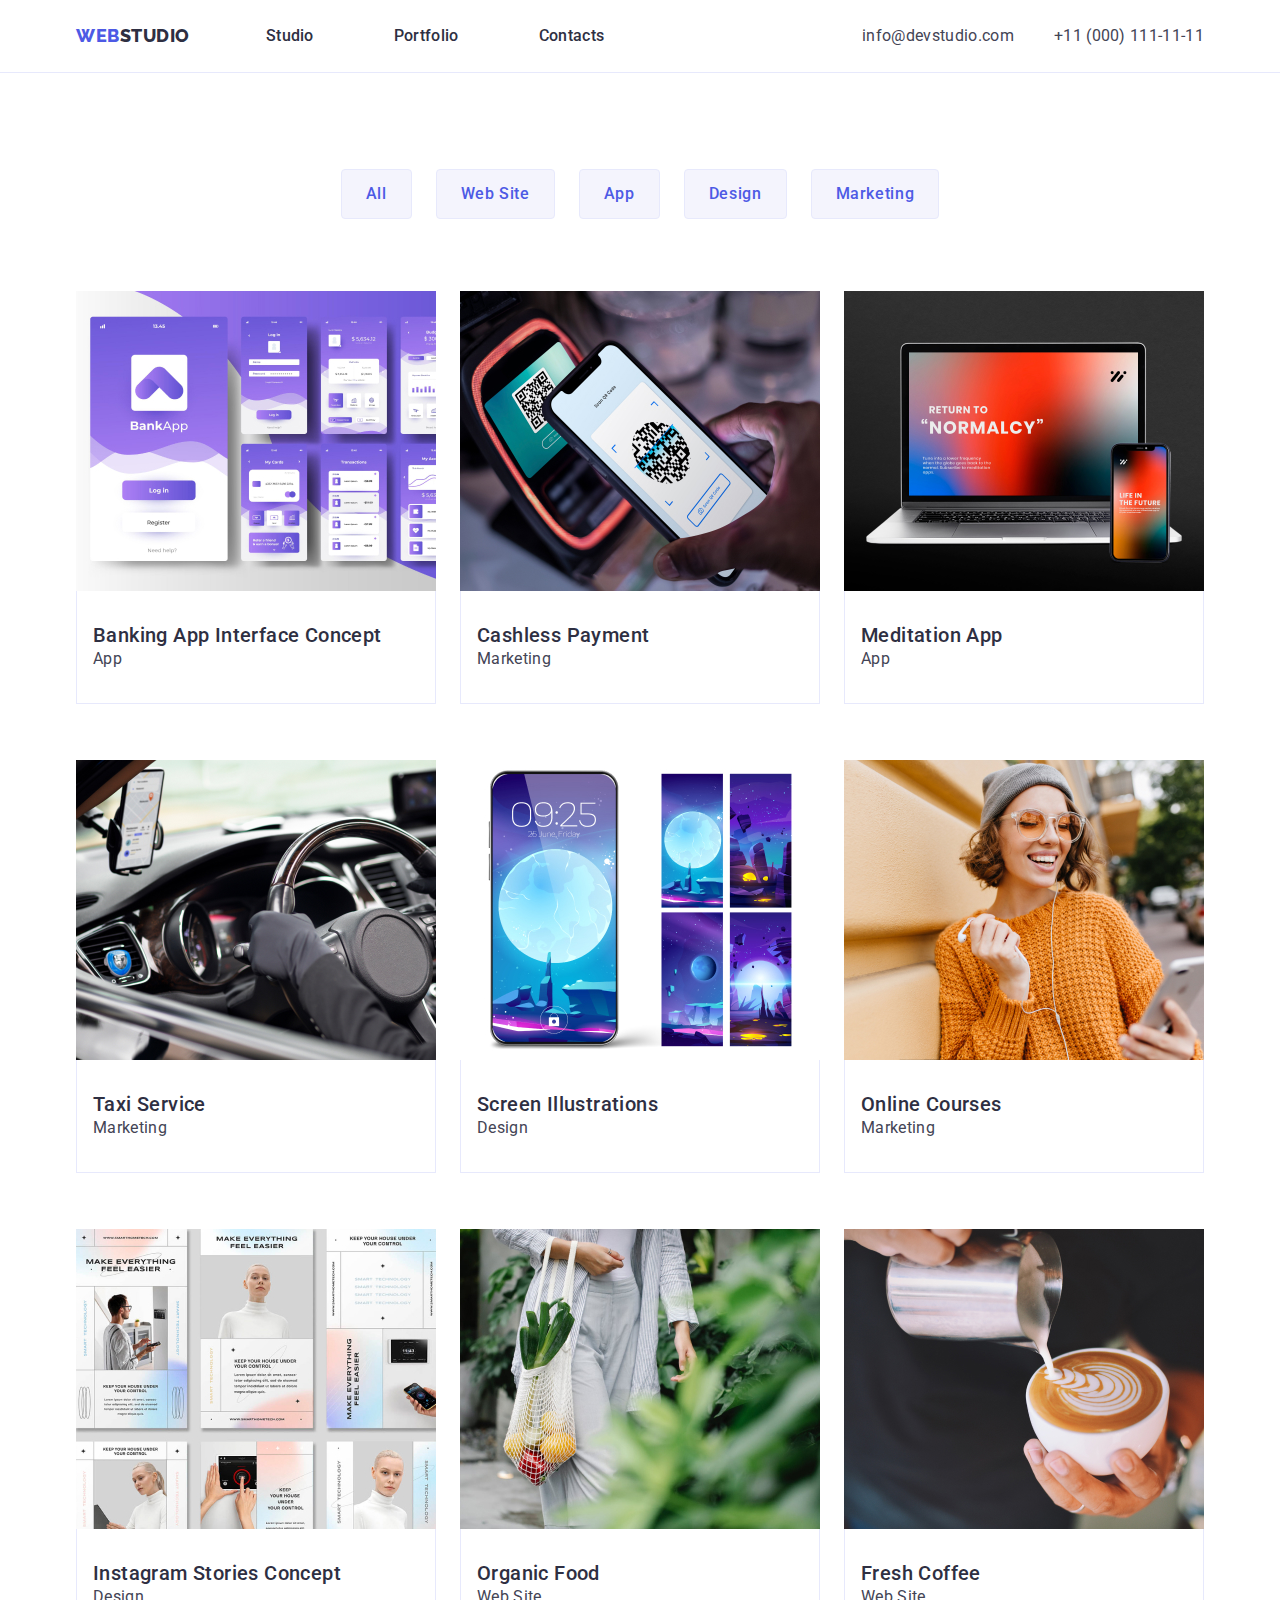
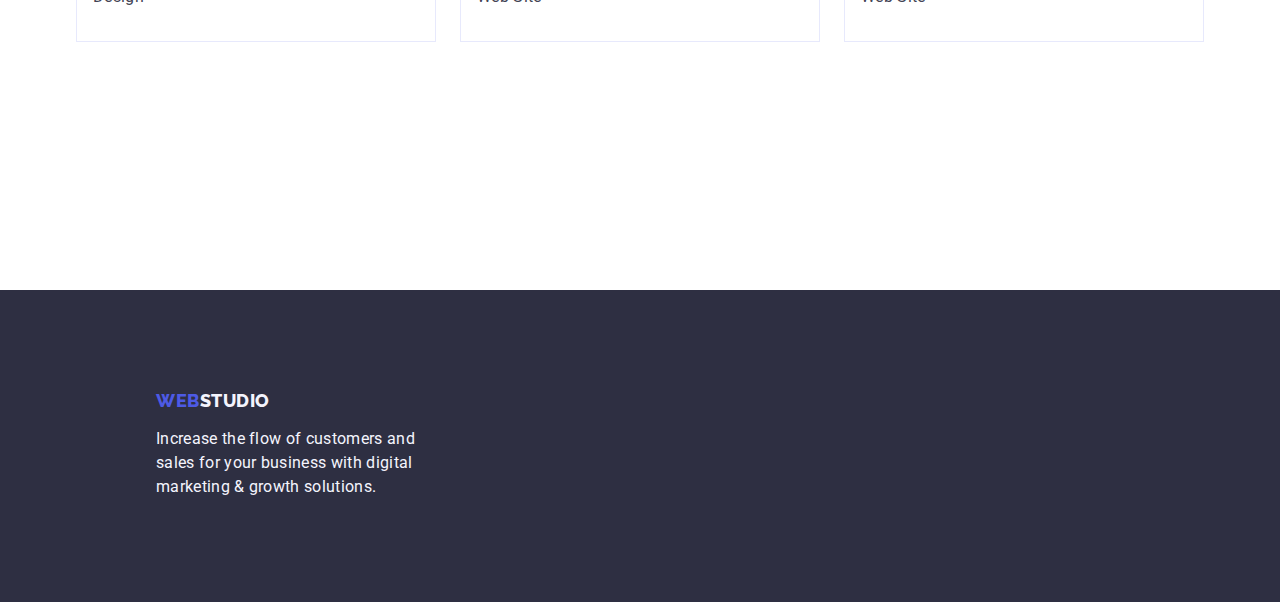
==== commit 3c1a6cc8: "12" ====
--- a/portfolio.html
+++ b/portfolio.html
@@ -129,8 +129,10 @@
             <li class="project-card-item">
               <a class="link" href=""
                 ><img src="./images/img11.jpg" alt="man with food" width="360" />
-                <h2 class="cards-row">Organic Food</h2>
-                <p class="text">Web Site</p>
+                <div class="cards-row-container"
+                  ><h2 class="cards-row">Organic Food</h2>
+                  <p class="text">Web Site</p>
+                </div>
               </a>
             </li>
             <li class="project-card-item">
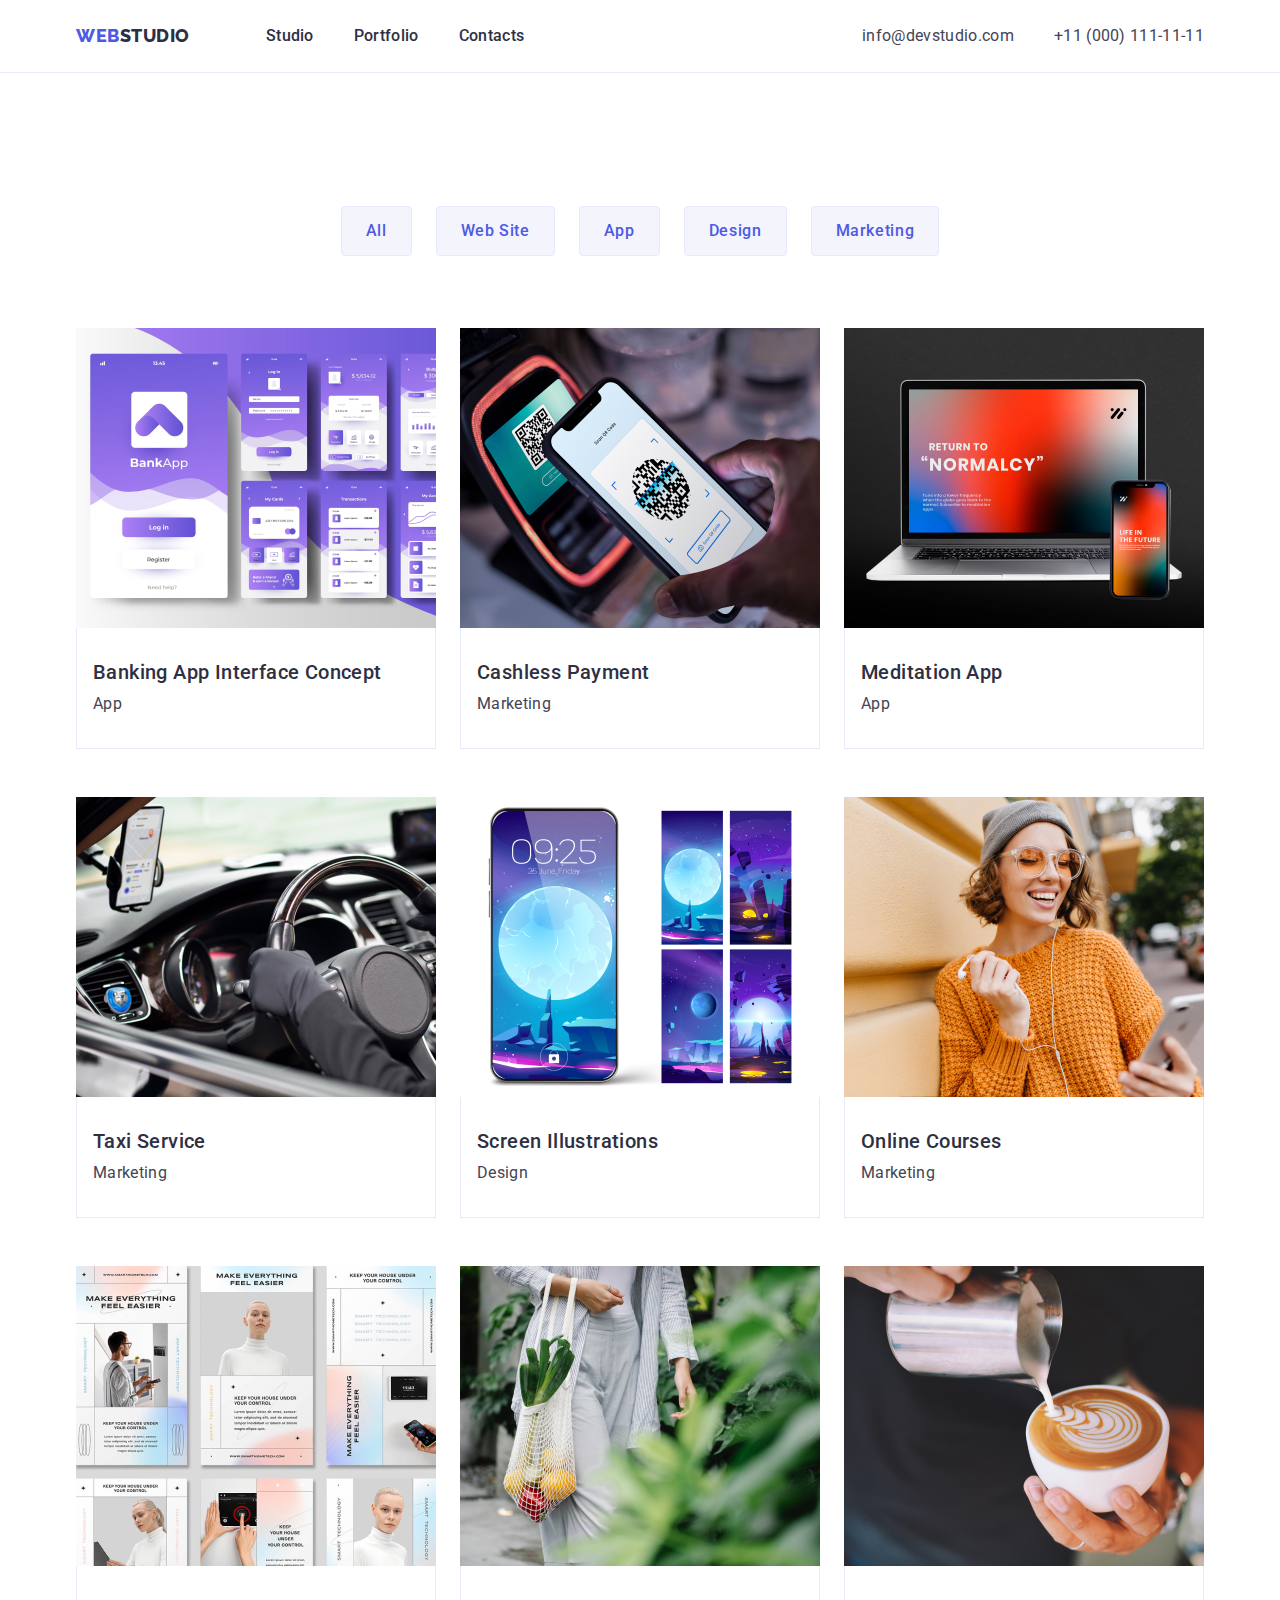
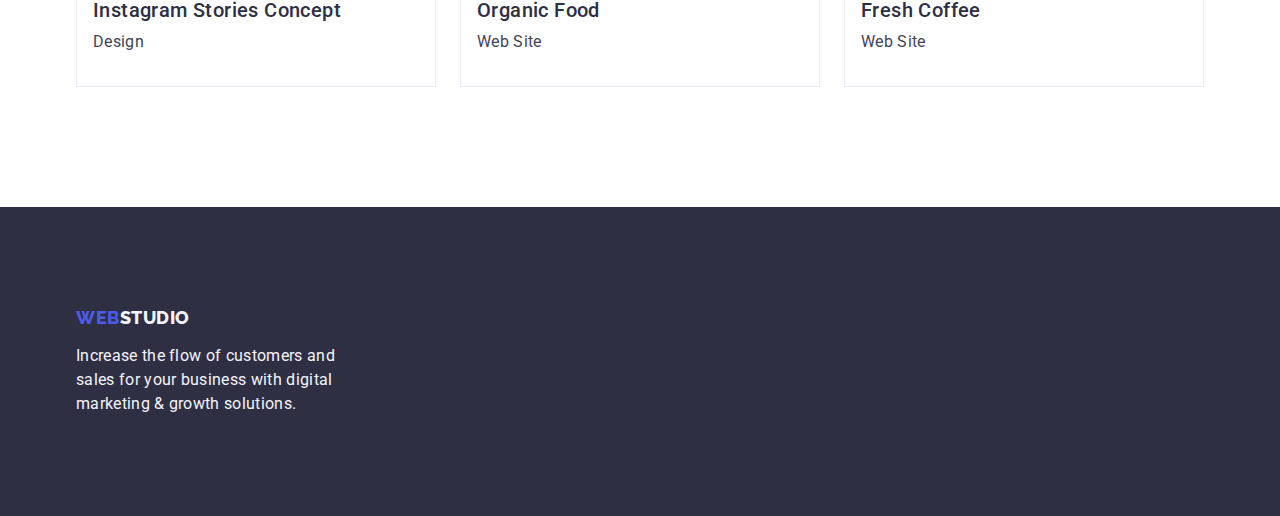
==== commit 049e64dc: "remake 03" ====
--- a/portfolio.html
+++ b/portfolio.html
@@ -51,7 +51,7 @@
       <!-- Filters section -->
       <section class="first-section">
         <div class="container">
-          <h1 hidden>Project cards</h1>
+          <h1 class="hidden">Project cards</h1>
           <ul class="filter-list list">
             <li class="filter-item"><button class="filters-btn" type="button">All</button></li>
             <li class="filter-item"><button class="filters-btn" type="button">Web Site</button></li>
--- a/css/styles.css
+++ b/css/styles.css
@@ -53,10 +53,9 @@
 
 .nav-list {
   display: flex;
-  gap: 40px;
-}
-
-.nav-list .nav-item {
+}
+
+.nav-list .nav-item:not(:last-child) {
   margin-right: 40px;
 }
 
@@ -166,7 +165,7 @@
   letter-spacing: 0.02em;
   margin-left: auto;
   margin-right: auto;
-  margin-bottom: 48px;
+  padding-bottom: 48px;
   max-width: 496px;
 }
 .hero-button {
@@ -252,14 +251,12 @@
 
 .team {
   background-color: var(--light-color);
-  padding-top: 120px;
   padding-bottom: 120px;
 }
 
 .team-list {
   display: flex;
   border-radius: 0px 0px 4px 4px;
-  width: calc((100% - 72px) / 4);
 }
 
 .container-mark {
@@ -272,19 +269,14 @@
 }
 
 .list-item {
-  display: flex;
-  flex-direction: column;
-  justify-content: center;
-  align-items: center;
-  padding: 0px 0px 32px;
-  gap: 32px;
+  width: calc((100% - 3 * 24px) / 4);
   background: #ffffff;
   box-shadow: 0px 1px 6px rgba(46, 47, 66, 0.08), 0px 1px 1px rgba(46, 47, 66, 0.16),
     0px 2px 1px rgba(46, 47, 66, 0.08);
   border-radius: 0px 0px 4px 4px;
 }
 
-.team-list .list-item:not(:last-child) {
+.team-list > .list-item:not(:last-child) {
   margin-right: 24px;
 }
 
@@ -329,9 +321,7 @@
   background: var(--bg-btn-color);
   box-shadow: 0px 3px 1px rgba(0, 0, 0, 0.1), 0px 2px 1px rgba(0, 0, 0, 0.08),
     0px 2px 2px rgba(0, 0, 0, 0.12);
-  border-radius: 4px;
-  border: 1px solid;
-  cursor: pointer;
+  border: 1px solid transparent;
 }
 .cards-row {
   color: var(--main-color);
@@ -340,13 +330,10 @@
   font-size: 20px;
   line-height: 1.2;
   letter-spacing: 0.02em;
+  margin-bottom: 8px;
 }
 .footer {
-  display: flex;
   background-color: var(--bg-footer);
-  min-width: 1440px;
-  height: 312px;
-  align-self: center;
   padding-top: 100px;
   padding-bottom: 100px;
 }
@@ -394,28 +381,23 @@
 .project-card-list {
   display: flex;
   flex-wrap: wrap;
+  row-gap: 48px;
 }
 
 .cards-row-container {
   padding: 32px 16px;
   border: 1px solid #e7e9fc;
   border-top: none;
-  margin-bottom: 8px;
 }
 
 .project-card-item {
   margin-right: 24px;
-  row-gap: 48px;
 }
 
 .project-card-item:nth-child(3n + 3) {
   margin-right: 0px;
 }
 
-.project-card-item {
-  margin-bottom: 48px;
-}
-
-.project-card-item:nth-child(n + 7) {
-  margin-bottom: 120px;
-}
+.hidden {
+  visibility: hidden;
+}
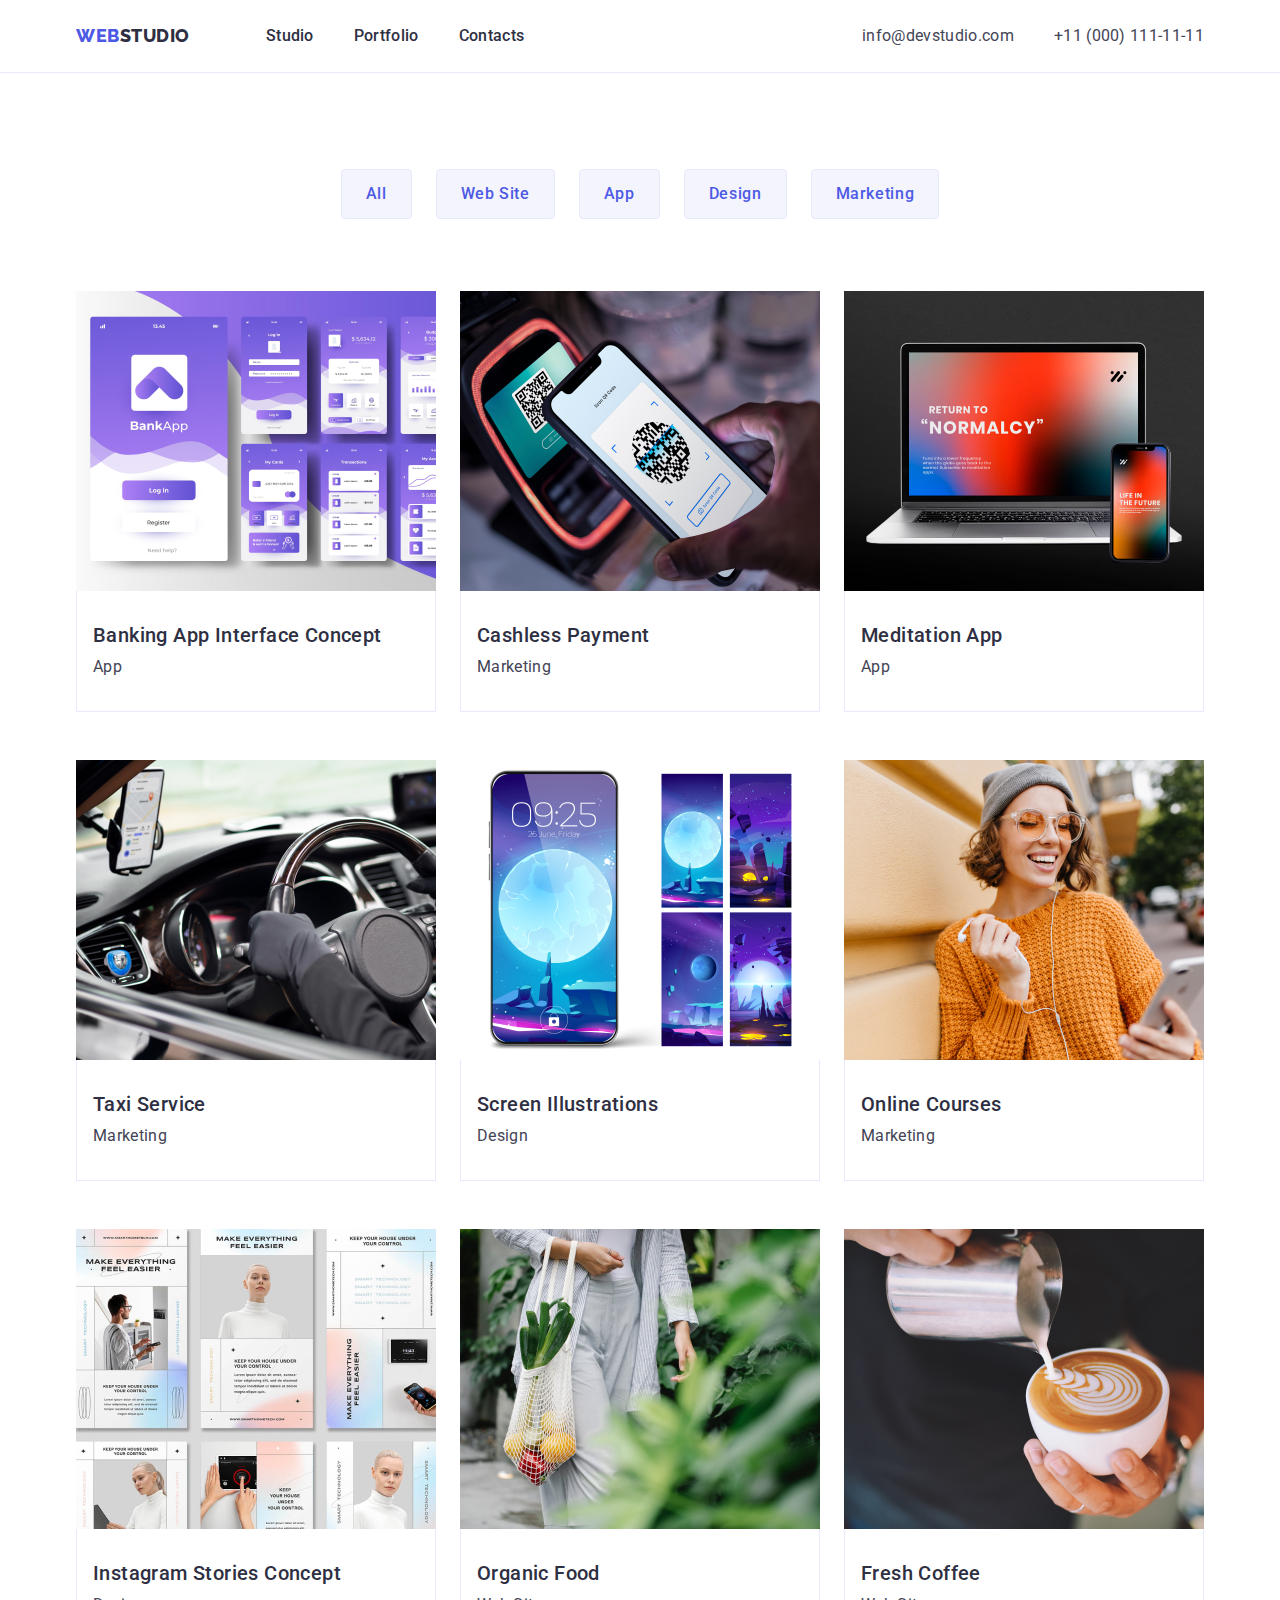
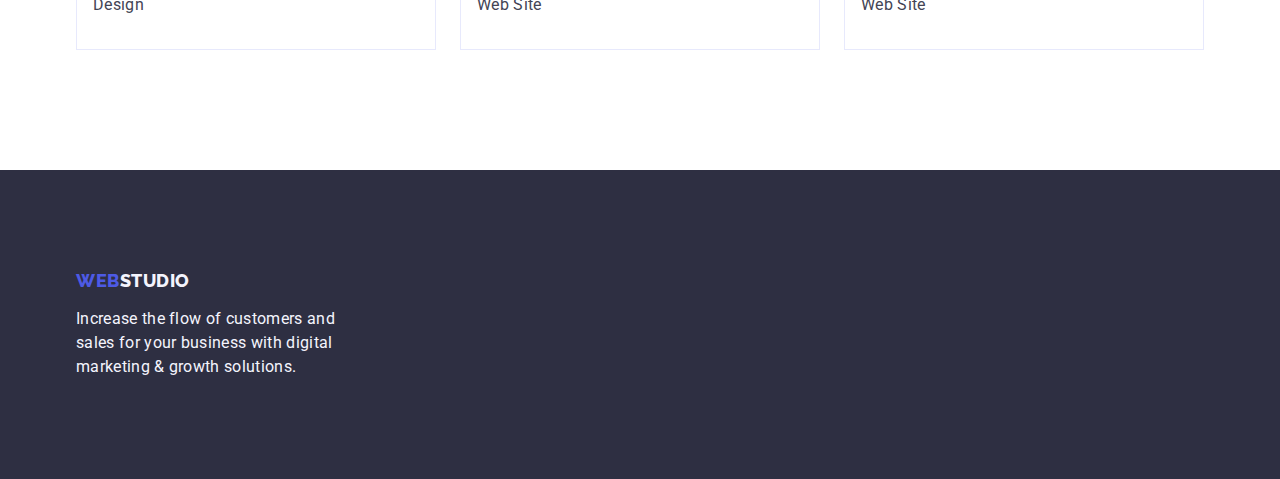
==== commit 7a3ff01c: "remake 03" ====
--- a/portfolio.html
+++ b/portfolio.html
@@ -51,7 +51,7 @@
       <!-- Filters section -->
       <section class="first-section">
         <div class="container">
-          <h1 class="hidden">Project cards</h1>
+          <h1 class="visually-hidden">Project cards</h1>
           <ul class="filter-list list">
             <li class="filter-item"><button class="filters-btn" type="button">All</button></li>
             <li class="filter-item"><button class="filters-btn" type="button">Web Site</button></li>
--- a/css/styles.css
+++ b/css/styles.css
@@ -152,7 +152,6 @@
   background-color: var(--main-color);
   text-align: center;
   align-self: center;
-  margin-bottom: 120px;
   padding-top: 188px;
   padding-bottom: 188px;
 }
@@ -251,6 +250,7 @@
 
 .team {
   background-color: var(--light-color);
+  padding-top: 120px;
   padding-bottom: 120px;
 }
 
@@ -281,7 +281,6 @@
 }
 
 .main-team-title {
-  padding-top: 120px;
   margin-bottom: 72px;
 }
 
@@ -398,6 +397,15 @@
   margin-right: 0px;
 }
 
-.hidden {
-  visibility: hidden;
-}
+.visually-hidden {
+  position: absolute;
+  width: 1px;
+  height: 1px;
+  margin: -1px;
+  border: 0;
+  padding: 0;
+  white-space: nowrap;
+  clip-path: inset(100%);
+  clip: rect(0 0 0 0);
+  overflow: hidden;
+}
